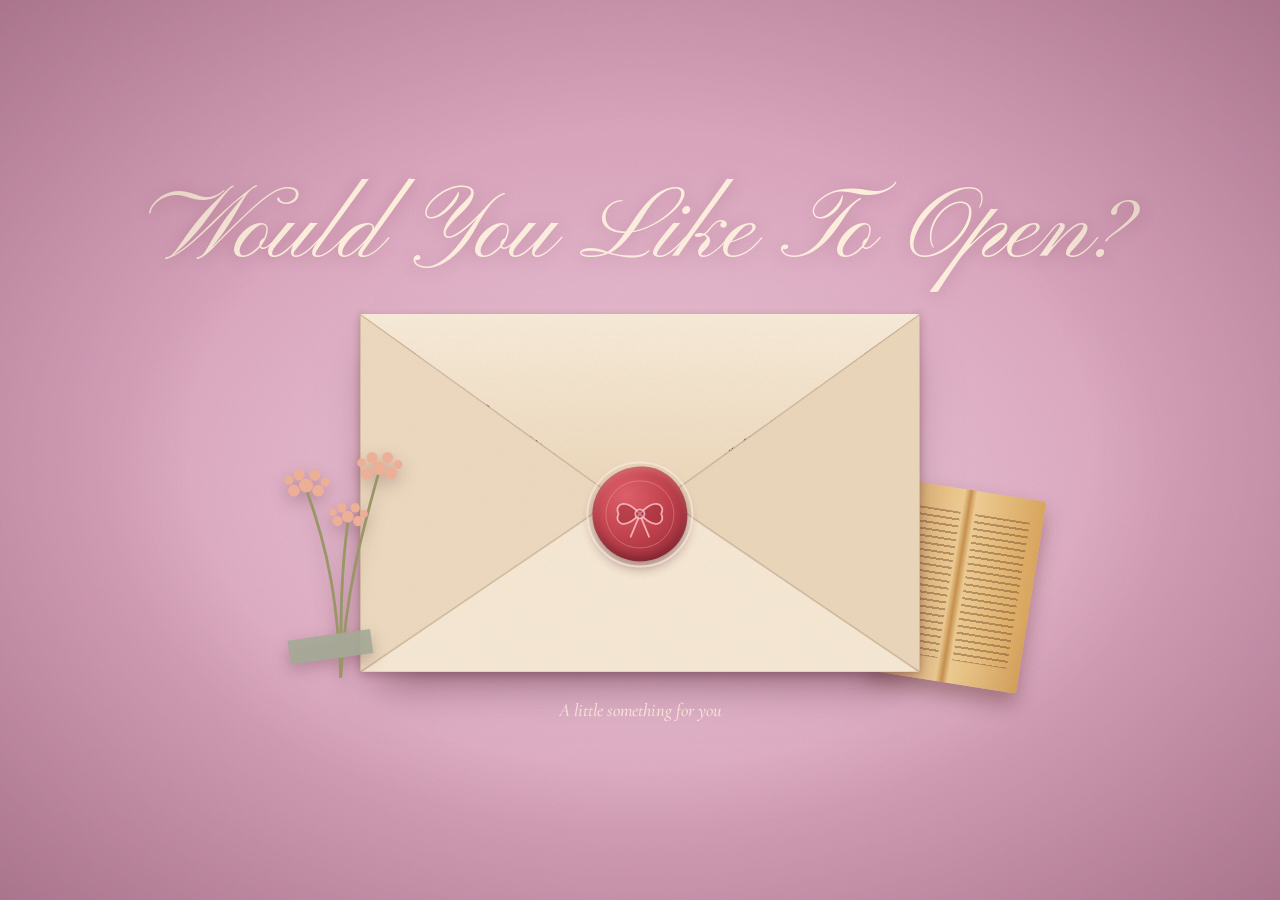
==== index.html @ b62fd24f "chore: inital commit" ====
<!DOCTYPE html>
<html lang="en">
<head>
<meta charset="utf-8">
<meta name="viewport" content="width=device-width, initial-scale=1, viewport-fit=cover">
<title>A little something for you</title>
<link rel="preconnect" href="https://fonts.googleapis.com">
<link rel="preconnect" href="https://fonts.gstatic.com" crossorigin>
<link href="https://fonts.googleapis.com/css2?family=Pinyon+Script&family=Cormorant+Garamond:ital,wght@1,500;1,600&display=swap" rel="stylesheet">
<link rel="stylesheet" href="style.css">
</head>
<body>
<div id="air" aria-hidden="true"></div>
<main class="stage">
  <h1 id="title"></h1>
  <div class="scene" id="scene">
    <div class="book" aria-hidden="true"></div>
    <div class="back"></div>
    <div class="letter" id="letter"><button class="go" id="go"></button></div>
    <svg class="front" viewBox="0 0 100 64" preserveAspectRatio="none" aria-hidden="true">
      <polygon points="0,0 50,36 0,64" fill="#eedcc1" stroke="rgba(150,110,80,.28)" stroke-width=".3"/>
      <polygon points="100,0 50,36 100,64" fill="#ecd9bc" stroke="rgba(150,110,80,.28)" stroke-width=".3"/>
      <polygon points="0,64 50,30 100,64" fill="#f7ebd6" stroke="rgba(150,110,80,.3)" stroke-width=".3"/>
    </svg>
    <div class="flap"></div>
    <svg class="flowers" viewBox="0 0 100 160" aria-hidden="true">
      <defs><g id="u" fill="#f0b39a"><circle r="4"/><circle cx="-7" cy="3" r="3.4"/><circle cx="7" cy="3" r="3.4"/><circle cx="-4" cy="-6" r="3.2"/><circle cx="5" cy="-6" r="3.2"/><circle cx="-10" cy="-3" r="2.6"/><circle cx="11" cy="-2" r="2.6"/></g></defs>
      <g fill="none" stroke="#9c9a68" stroke-width="1.6" stroke-linecap="round"><path d="M50 150C48 110 44 80 30 42"/><path d="M50 150C53 100 62 68 72 32"/><path d="M50 150C50 118 50 90 54 62"/></g>
      <use href="#u" transform="translate(30 40)"/><use href="#u" transform="translate(72 30)"/><use href="#u" transform="translate(54 58) scale(.85)"/>
      <rect x="20" y="126" width="48" height="14" fill="#a9ae9b" opacity=".92" transform="rotate(-8 44 133)"/>
    </svg>
    <button class="seal" id="seal" aria-label="Open the envelope">
      <svg viewBox="0 0 40 40" fill="rgba(140,30,45,.35)" stroke="rgba(255,205,205,.8)" stroke-width="1.2" stroke-linecap="round">
        <path d="M20 20C10 9 3 14 6 20C3 26 10 31 20 20Z"/><path d="M20 20C30 9 37 14 34 20C37 26 30 31 20 20Z"/>
        <circle cx="20" cy="20" r="3"/><path d="M19 23L14 35M21 23L26 35" fill="none"/>
      </svg>
    </button>
  </div>
  <p class="hint" id="hint"></p>
</main>
<div id="scene2"><p id="s2"></p></div>
<script src="script.js"></script>
</body>
</html>
---- style.css ----
:root{--bg:#dca8c0;--cream:#fff3e0;--paper:#fbf1e2;--ink:#6b4a4f;--wine:#8f5a68;
 color-scheme:light;box-sizing:border-box;padding-top:env(safe-area-inset-top,0px);padding-bottom:env(safe-area-inset-bottom,0px)}
@media (prefers-color-scheme:dark){:root:not([data-theme="light"]){--bg:#b9829d}}
:root[data-theme="dark"]{--bg:#b9829d}
html{height:100%;scroll-padding-top:env(safe-area-inset-top,0px)}
body{margin:0;height:100%;background:var(--bg);overflow:hidden;color:var(--ink);font-family:'Cormorant Garamond',Georgia,serif}
/* paper grain + vignette */
body::before{content:"";position:fixed;inset:0;z-index:30;pointer-events:none;opacity:.16;mix-blend-mode:multiply;
 background-image:url("data:image/svg+xml;utf8,<svg xmlns='http://www.w3.org/2000/svg' width='160' height='160'><filter id='n'><feTurbulence type='fractalNoise' baseFrequency='.8' numOctaves='2' stitchTiles='stitch'/><feColorMatrix values='0 0 0 0 .4 0 0 0 0 .25 0 0 0 0 .3 0 0 0 .6 0'/></filter><rect width='100%' height='100%' filter='url(%23n)'/></svg>")}
body::after{content:"";position:fixed;inset:0;z-index:29;pointer-events:none;background:radial-gradient(ellipse at center,transparent 50%,rgba(95,40,65,.38))}
#air{position:fixed;inset:0;z-index:10;pointer-events:none;overflow:hidden}
#air span{position:absolute;bottom:0;background:#fff3e0;border-radius:50%;opacity:0;animation:float linear infinite}
#air span.pt{background:#f3c1cd;border-radius:70% 0 70% 0}
@keyframes float{0%{transform:translate3d(0,10vh,0) rotate(0);opacity:0}10%{opacity:.55}90%{opacity:.4}100%{transform:translate3d(var(--dx),-115vh,0) rotate(360deg);opacity:0}}
.stage{position:relative;height:100%;display:flex;flex-direction:column;align-items:center;justify-content:center;gap:3vh;padding:0 4vw}
h1{margin:0;font:400 clamp(2.6rem,min(8vw,13vh),7rem)/1.05 'Pinyon Script',cursive;color:var(--cream);text-align:center;
 text-shadow:0 2px 16px rgba(120,50,80,.28);transition:opacity .9s,transform .9s}
.hint{margin:0;font-style:italic;font-weight:500;font-size:1.15rem;color:var(--cream);opacity:.85;transition:opacity .6s}
.fade{opacity:0!important;transform:translateY(-14px)}
/* scene */
.scene{--w:min(560px,86vw,64vh);--lh:calc(var(--w)*.058);position:relative;width:var(--w);height:calc(var(--w)*.64);perspective:1400px;transition:opacity .8s}
.scene::before{content:"";position:absolute;inset:-45%;background:radial-gradient(closest-side,rgba(255,235,245,.55),transparent);pointer-events:none}
.scene.gone{opacity:0;pointer-events:none}
.back{position:absolute;inset:0;z-index:0;border-radius:4px;background:linear-gradient(160deg,#f3e3cc,#e4cdab);box-shadow:0 26px 40px -14px rgba(90,40,60,.5),0 4px 10px rgba(90,40,60,.22)}
.front{position:absolute;inset:0;z-index:3;width:100%;height:100%;pointer-events:none;filter:drop-shadow(0 -2px 3px rgba(110,70,50,.18))}
.flap{position:absolute;left:0;top:0;width:100%;height:56%;z-index:4;clip-path:polygon(0 0,100% 0,50% 100%);transform-origin:top;
 background:linear-gradient(#f9eedb,#ecd8b8);transition:transform .9s cubic-bezier(.5,0,.2,1),background .9s}
.scene.open .flap{transform:rotateX(180deg);background:#dcc39f}
.scene.flapback .flap{z-index:1}
.letter{position:absolute;left:50%;bottom:3%;width:80%;height:94%;z-index:2;transform:translateX(-50%);
 padding:var(--lh) calc(var(--w)*.07) 0;box-sizing:border-box;border-radius:3px;
 background:repeating-linear-gradient(transparent 0,transparent calc(var(--lh) - 1px),rgba(168,120,120,.22) calc(var(--lh) - 1px),rgba(168,120,120,.22) var(--lh)),var(--paper);
 box-shadow:0 8px 22px rgba(90,40,60,.3);transition:transform 1.2s cubic-bezier(.3,.7,.2,1)}
.scene.rise .letter{transform:translateX(-50%) translateY(-58%) rotate(-1deg)}
.scene.read .letter{z-index:6;transform:translateX(-50%) translateY(-38%) scale(1.22) rotate(0)}
.letter p{margin:0;font-size:calc(var(--lh)*.7);line-height:var(--lh);font-style:italic;font-weight:600;color:var(--ink)}
.go{position:absolute;left:50%;bottom:calc(var(--lh)*.55);transform:translateX(-50%);padding:calc(var(--lh)*.22) calc(var(--lh)*1.2);
 font:italic 600 calc(var(--lh)*.7) 'Cormorant Garamond',Georgia,serif;color:var(--cream);background:var(--wine);border:0;border-radius:3px;cursor:pointer;box-shadow:0 3px 8px rgba(90,40,60,.35)}
.go:hover{background:#7c4a58}
/* wax seal */
.seal{position:absolute;left:50%;top:56%;z-index:7;width:calc(var(--w)*.17);aspect-ratio:1;padding:0;border:0;cursor:pointer;
 transform:translate(-50%,-50%);border-radius:52% 48% 50% 50%/50% 52% 48% 50%;
 background:radial-gradient(circle at 35% 30%,#e0616b,#c4444f 45%,#8d2634);
 box-shadow:0 6px 12px rgba(80,20,30,.45),inset 0 -4px 8px rgba(60,10,20,.4),inset 0 3px 6px rgba(255,180,180,.4)}
.seal::before{content:"";position:absolute;inset:-6%;border-radius:50%;border:2px solid rgba(255,235,225,.75);animation:ring 2.4s ease-out infinite}
.seal::after{content:"";position:absolute;inset:14%;border-radius:50%;border:1.5px solid rgba(255,190,190,.35)}
.seal svg{position:absolute;inset:18%;width:64%;height:64%}
.seal.broken{animation:snap .8s ease-in forwards;opacity:0;pointer-events:none}
.seal.broken::before{display:none}
@keyframes ring{from{transform:scale(1);opacity:.8}to{transform:scale(1.55);opacity:0}}
@keyframes snap{0%{transform:translate(-50%,-50%);opacity:1}25%{transform:translate(-50%,-50%) scale(1.15) rotate(-5deg);opacity:1}100%{transform:translate(-50%,-5%) rotate(20deg) scale(.9);opacity:0}}
.seal:focus-visible,.go:focus-visible{outline:3px solid #fff;outline-offset:4px}
/* decor */
.flowers{position:absolute;left:-19%;bottom:-6%;width:31%;z-index:5;pointer-events:none;filter:drop-shadow(0 6px 8px rgba(90,40,60,.3))}
.book{position:absolute;right:-20%;bottom:-3%;width:27%;aspect-ratio:.78;z-index:0;transform:rotate(9deg);border-radius:3px;overflow:hidden;
 background:linear-gradient(90deg,#e0b070,#f0cf95 46%,#c9944f 50%,#f0cf95 54%,#dca95f);box-shadow:0 12px 20px rgba(80,40,30,.38)}
.book::before,.book::after{content:"";position:absolute;top:12%;bottom:12%;width:36%;background:repeating-linear-gradient(rgba(110,70,40,.42) 0 2px,transparent 2px 7px)}
.book::before{left:9%}.book::after{right:9%}
/* scene 2 placeholder */
#scene2{position:fixed;inset:0;z-index:12;display:grid;place-items:center;text-align:center;padding:0 6vw;opacity:0;pointer-events:none;transition:opacity 1.2s}
#scene2.show{opacity:1}
#scene2 p{margin:0;font:400 clamp(2rem,5vw,4rem)/1.2 'Pinyon Script',cursive;color:var(--cream);text-shadow:0 2px 14px rgba(120,50,80,.3)}
@media (prefers-reduced-motion:reduce){*{animation:none!important;transition-duration:.01ms!important}#air{display:none}}
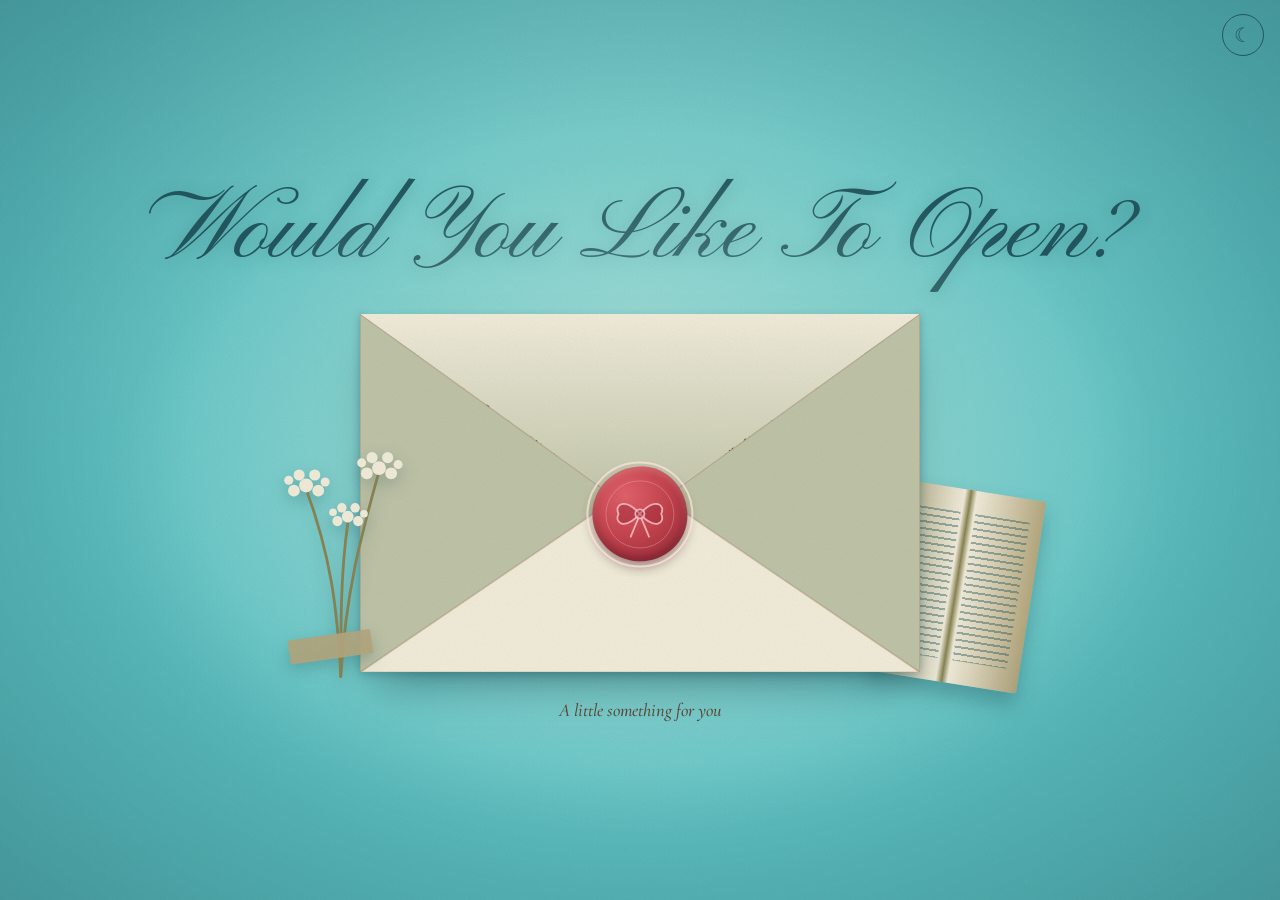
==== commit 69de903e: "chore: initial commit" ====
--- a/index.html
+++ b/index.html
@@ -7,10 +7,12 @@
 <link rel="preconnect" href="https://fonts.googleapis.com">
 <link rel="preconnect" href="https://fonts.gstatic.com" crossorigin>
 <link href="https://fonts.googleapis.com/css2?family=Pinyon+Script&family=Cormorant+Garamond:ital,wght@1,500;1,600&display=swap" rel="stylesheet">
+<script>try{var t=localStorage.getItem("theme")}catch(e){}document.documentElement.dataset.theme=t||(matchMedia("(prefers-color-scheme: dark)").matches?"dark":"light")</script>
 <link rel="stylesheet" href="style.css">
 </head>
 <body>
 <div id="air" aria-hidden="true"></div>
+<button class="theme" id="theme" aria-label="Switch between colorful and minimal theme"></button>
 <main class="stage">
   <h1 id="title"></h1>
   <div class="scene" id="scene">
@@ -24,10 +26,10 @@
     </svg>
     <div class="flap"></div>
     <svg class="flowers" viewBox="0 0 100 160" aria-hidden="true">
-      <defs><g id="u" fill="#f0b39a"><circle r="4"/><circle cx="-7" cy="3" r="3.4"/><circle cx="7" cy="3" r="3.4"/><circle cx="-4" cy="-6" r="3.2"/><circle cx="5" cy="-6" r="3.2"/><circle cx="-10" cy="-3" r="2.6"/><circle cx="11" cy="-2" r="2.6"/></g></defs>
-      <g fill="none" stroke="#9c9a68" stroke-width="1.6" stroke-linecap="round"><path d="M50 150C48 110 44 80 30 42"/><path d="M50 150C53 100 62 68 72 32"/><path d="M50 150C50 118 50 90 54 62"/></g>
+      <defs><g id="u" style="fill:var(--fl-head)"><circle r="4"/><circle cx="-7" cy="3" r="3.4"/><circle cx="7" cy="3" r="3.4"/><circle cx="-4" cy="-6" r="3.2"/><circle cx="5" cy="-6" r="3.2"/><circle cx="-10" cy="-3" r="2.6"/><circle cx="11" cy="-2" r="2.6"/></g></defs>
+      <g fill="none" style="stroke:var(--fl-stem)" stroke-width="1.6" stroke-linecap="round"><path d="M50 150C48 110 44 80 30 42"/><path d="M50 150C53 100 62 68 72 32"/><path d="M50 150C50 118 50 90 54 62"/></g>
       <use href="#u" transform="translate(30 40)"/><use href="#u" transform="translate(72 30)"/><use href="#u" transform="translate(54 58) scale(.85)"/>
-      <rect x="20" y="126" width="48" height="14" fill="#a9ae9b" opacity=".92" transform="rotate(-8 44 133)"/>
+      <rect x="20" y="126" width="48" height="14" style="fill:var(--fl-tape)" opacity=".92" transform="rotate(-8 44 133)"/>
     </svg>
     <button class="seal" id="seal" aria-label="Open the envelope">
       <svg viewBox="0 0 40 40" fill="rgba(140,30,45,.35)" stroke="rgba(255,205,205,.8)" stroke-width="1.2" stroke-linecap="round">
--- a/style.css
+++ b/style.css
@@ -1,42 +1,50 @@
-:root{--bg:#dca8c0;--cream:#fff3e0;--paper:#fbf1e2;--ink:#6b4a4f;--wine:#8f5a68;
+:root{
+ /* Light / Colorful (teal palette) */
+ --bg:#5bc2c3;--bg-hi:#86d3ce;--head:#22575e;--hint:#5c4130;--ink:#5c4130;--paper:#f0edda;--rule:rgba(92,65,48,.2);
+ --sh:34,87,94;--glow:rgba(190,235,227,.6);--env1:#f0edda;--env2:#bec4a7;--flap1:#f0edda;--flap2:#bec4a7;--flap3:#b4a87f;
+ --el:#bec4a7;--eb:#f0edda;--btn:#22575e;--btn-text:#f0edda;--speck:#f0edda;--petal:#beebe3;
+ --fl-head:#f0edda;--fl-stem:#898452;--fl-tape:#b4a87f;--bk1:#b4a87f;--bk2:#f0edda;--bk3:#898452;
  color-scheme:light;box-sizing:border-box;padding-top:env(safe-area-inset-top,0px);padding-bottom:env(safe-area-inset-bottom,0px)}
-@media (prefers-color-scheme:dark){:root:not([data-theme="light"]){--bg:#b9829d}}
-:root[data-theme="dark"]{--bg:#b9829d}
+/* Dark / Minimal Neutral (--sh 17,24,39 = proposed #111827 until the 5th swatch is confirmed) */
+:root[data-theme="dark"]{--bg:#374151;--bg-hi:color-mix(in srgb,#374151,#6b7280 30%);--head:#f3f4f6;--hint:#d1d5db;--ink:#374151;--paper:#f3f4f6;--rule:rgba(55,65,81,.2);
+ --sh:17,24,39;--glow:rgba(209,213,219,.16);--env1:#d1d5db;--env2:#6b7280;--flap1:#d1d5db;--flap2:#9ca3af;--flap3:#6b7280;
+ --el:#6b7280;--eb:#d1d5db;--btn:#374151;--btn-text:#f3f4f6;--speck:#d1d5db;--petal:#d1d5db;
+ --fl-head:#d1d5db;--fl-stem:#6b7280;--fl-tape:#6b7280;--bk1:#6b7280;--bk2:#d1d5db;--bk3:#374151;color-scheme:dark}
 html{height:100%;scroll-padding-top:env(safe-area-inset-top,0px)}
-body{margin:0;height:100%;background:var(--bg);overflow:hidden;color:var(--ink);font-family:'Cormorant Garamond',Georgia,serif}
+body{margin:0;height:100%;background:radial-gradient(ellipse at 50% 35%,var(--bg-hi),var(--bg) 70%),var(--bg);overflow:hidden;color:var(--ink);font-family:'Cormorant Garamond',Georgia,serif}
 /* paper grain + vignette */
 body::before{content:"";position:fixed;inset:0;z-index:30;pointer-events:none;opacity:.16;mix-blend-mode:multiply;
  background-image:url("data:image/svg+xml;utf8,<svg xmlns='http://www.w3.org/2000/svg' width='160' height='160'><filter id='n'><feTurbulence type='fractalNoise' baseFrequency='.8' numOctaves='2' stitchTiles='stitch'/><feColorMatrix values='0 0 0 0 .4 0 0 0 0 .25 0 0 0 0 .3 0 0 0 .6 0'/></filter><rect width='100%' height='100%' filter='url(%23n)'/></svg>")}
-body::after{content:"";position:fixed;inset:0;z-index:29;pointer-events:none;background:radial-gradient(ellipse at center,transparent 50%,rgba(95,40,65,.38))}
+body::after{content:"";position:fixed;inset:0;z-index:29;pointer-events:none;background:radial-gradient(ellipse at center,transparent 50%,rgba(var(--sh),.38))}
 #air{position:fixed;inset:0;z-index:10;pointer-events:none;overflow:hidden}
-#air span{position:absolute;bottom:0;background:#fff3e0;border-radius:50%;opacity:0;animation:float linear infinite}
-#air span.pt{background:#f3c1cd;border-radius:70% 0 70% 0}
+#air span{position:absolute;bottom:0;background:var(--speck);border-radius:50%;opacity:0;animation:float linear infinite}
+#air span.pt{background:var(--petal);border-radius:70% 0 70% 0}
 @keyframes float{0%{transform:translate3d(0,10vh,0) rotate(0);opacity:0}10%{opacity:.55}90%{opacity:.4}100%{transform:translate3d(var(--dx),-115vh,0) rotate(360deg);opacity:0}}
 .stage{position:relative;height:100%;display:flex;flex-direction:column;align-items:center;justify-content:center;gap:3vh;padding:0 4vw}
-h1{margin:0;font:400 clamp(2.6rem,min(8vw,13vh),7rem)/1.05 'Pinyon Script',cursive;color:var(--cream);text-align:center;
- text-shadow:0 2px 16px rgba(120,50,80,.28);transition:opacity .9s,transform .9s}
-.hint{margin:0;font-style:italic;font-weight:500;font-size:1.15rem;color:var(--cream);opacity:.85;transition:opacity .6s}
+h1{margin:0;font:400 clamp(2.6rem,min(8vw,13vh),7rem)/1.05 'Pinyon Script',cursive;color:var(--head);text-align:center;
+ text-shadow:0 2px 16px rgba(var(--sh),.28);transition:opacity .9s,transform .9s}
+.hint{margin:0;font-style:italic;font-weight:500;font-size:1.15rem;color:var(--hint);opacity:.95;transition:opacity .6s}
 .fade{opacity:0!important;transform:translateY(-14px)}
 /* scene */
 .scene{--w:min(560px,86vw,64vh);--lh:calc(var(--w)*.058);position:relative;width:var(--w);height:calc(var(--w)*.64);perspective:1400px;transition:opacity .8s}
-.scene::before{content:"";position:absolute;inset:-45%;background:radial-gradient(closest-side,rgba(255,235,245,.55),transparent);pointer-events:none}
+.scene::before{content:"";position:absolute;inset:-45%;background:radial-gradient(closest-side,var(--glow),transparent);pointer-events:none}
 .scene.gone{opacity:0;pointer-events:none}
-.back{position:absolute;inset:0;z-index:0;border-radius:4px;background:linear-gradient(160deg,#f3e3cc,#e4cdab);box-shadow:0 26px 40px -14px rgba(90,40,60,.5),0 4px 10px rgba(90,40,60,.22)}
-.front{position:absolute;inset:0;z-index:3;width:100%;height:100%;pointer-events:none;filter:drop-shadow(0 -2px 3px rgba(110,70,50,.18))}
+.back{position:absolute;inset:0;z-index:0;border-radius:4px;background:linear-gradient(160deg,var(--env1),var(--env2));box-shadow:0 26px 40px -14px rgba(var(--sh),.5),0 4px 10px rgba(var(--sh),.22)}
+.front{position:absolute;inset:0;z-index:3;width:100%;height:100%;pointer-events:none;filter:drop-shadow(0 -2px 3px rgba(var(--sh),.18))}
 .flap{position:absolute;left:0;top:0;width:100%;height:56%;z-index:4;clip-path:polygon(0 0,100% 0,50% 100%);transform-origin:top;
- background:linear-gradient(#f9eedb,#ecd8b8);transition:transform .9s cubic-bezier(.5,0,.2,1),background .9s}
-.scene.open .flap{transform:rotateX(180deg);background:#dcc39f}
+ background:linear-gradient(var(--flap1),var(--flap2));transition:transform .9s cubic-bezier(.5,0,.2,1),background .9s}
+.scene.open .flap{transform:rotateX(180deg);background:var(--flap3)}
 .scene.flapback .flap{z-index:1}
 .letter{position:absolute;left:50%;bottom:3%;width:80%;height:94%;z-index:2;transform:translateX(-50%);
  padding:var(--lh) calc(var(--w)*.07) 0;box-sizing:border-box;border-radius:3px;
- background:repeating-linear-gradient(transparent 0,transparent calc(var(--lh) - 1px),rgba(168,120,120,.22) calc(var(--lh) - 1px),rgba(168,120,120,.22) var(--lh)),var(--paper);
- box-shadow:0 8px 22px rgba(90,40,60,.3);transition:transform 1.2s cubic-bezier(.3,.7,.2,1)}
+ background:repeating-linear-gradient(transparent 0,transparent calc(var(--lh) - 1px),var(--rule) calc(var(--lh) - 1px),var(--rule) var(--lh)),var(--paper);
+ box-shadow:0 8px 22px rgba(var(--sh),.3);transition:transform 1.2s cubic-bezier(.3,.7,.2,1)}
 .scene.rise .letter{transform:translateX(-50%) translateY(-58%) rotate(-1deg)}
 .scene.read .letter{z-index:6;transform:translateX(-50%) translateY(-38%) scale(1.22) rotate(0)}
 .letter p{margin:0;font-size:calc(var(--lh)*.7);line-height:var(--lh);font-style:italic;font-weight:600;color:var(--ink)}
 .go{position:absolute;left:50%;bottom:calc(var(--lh)*.55);transform:translateX(-50%);padding:calc(var(--lh)*.22) calc(var(--lh)*1.2);
- font:italic 600 calc(var(--lh)*.7) 'Cormorant Garamond',Georgia,serif;color:var(--cream);background:var(--wine);border:0;border-radius:3px;cursor:pointer;box-shadow:0 3px 8px rgba(90,40,60,.35)}
-.go:hover{background:#7c4a58}
+ font:italic 600 calc(var(--lh)*.7) 'Cormorant Garamond',Georgia,serif;color:var(--btn-text);background:var(--btn);border:0;border-radius:3px;cursor:pointer;box-shadow:0 3px 8px rgba(var(--sh),.35)}
+.go:hover{filter:brightness(1.25)}
 /* wax seal */
 .seal{position:absolute;left:50%;top:56%;z-index:7;width:calc(var(--w)*.17);aspect-ratio:1;padding:0;border:0;cursor:pointer;
  transform:translate(-50%,-50%);border-radius:52% 48% 50% 50%/50% 52% 48% 50%;
@@ -51,13 +59,20 @@
 @keyframes snap{0%{transform:translate(-50%,-50%);opacity:1}25%{transform:translate(-50%,-50%) scale(1.15) rotate(-5deg);opacity:1}100%{transform:translate(-50%,-5%) rotate(20deg) scale(.9);opacity:0}}
 .seal:focus-visible,.go:focus-visible{outline:3px solid #fff;outline-offset:4px}
 /* decor */
-.flowers{position:absolute;left:-19%;bottom:-6%;width:31%;z-index:5;pointer-events:none;filter:drop-shadow(0 6px 8px rgba(90,40,60,.3))}
+.flowers{position:absolute;left:-19%;bottom:-6%;width:31%;z-index:5;pointer-events:none;filter:drop-shadow(0 6px 8px rgba(var(--sh),.3))}
 .book{position:absolute;right:-20%;bottom:-3%;width:27%;aspect-ratio:.78;z-index:0;transform:rotate(9deg);border-radius:3px;overflow:hidden;
- background:linear-gradient(90deg,#e0b070,#f0cf95 46%,#c9944f 50%,#f0cf95 54%,#dca95f);box-shadow:0 12px 20px rgba(80,40,30,.38)}
-.book::before,.book::after{content:"";position:absolute;top:12%;bottom:12%;width:36%;background:repeating-linear-gradient(rgba(110,70,40,.42) 0 2px,transparent 2px 7px)}
+ background:linear-gradient(90deg,var(--bk1),var(--bk2) 46%,var(--bk3) 50%,var(--bk2) 54%,var(--bk1));box-shadow:0 12px 20px rgba(var(--sh),.38)}
+.book::before,.book::after{content:"";position:absolute;top:12%;bottom:12%;width:36%;background:repeating-linear-gradient(rgba(var(--sh),.42) 0 2px,transparent 2px 7px)}
 .book::before{left:9%}.book::after{right:9%}
 /* scene 2 placeholder */
 #scene2{position:fixed;inset:0;z-index:12;display:grid;place-items:center;text-align:center;padding:0 6vw;opacity:0;pointer-events:none;transition:opacity 1.2s}
 #scene2.show{opacity:1}
-#scene2 p{margin:0;font:400 clamp(2rem,5vw,4rem)/1.2 'Pinyon Script',cursive;color:var(--cream);text-shadow:0 2px 14px rgba(120,50,80,.3)}
+#scene2 p{margin:0;font:400 clamp(2rem,5vw,4rem)/1.2 'Pinyon Script',cursive;color:var(--head);text-shadow:0 2px 14px rgba(var(--sh),.3)}
 @media (prefers-reduced-motion:reduce){*{animation:none!important;transition-duration:.01ms!important}#air{display:none}}
+
+/* envelope front pieces + theme toggle */
+.front polygon:nth-child(-n+2){fill:var(--el)}
+.front polygon:nth-child(3){fill:var(--eb)}
+.theme{position:fixed;top:calc(env(safe-area-inset-top,0px) + 14px);right:16px;z-index:40;width:42px;height:42px;border-radius:50%;border:1.5px solid var(--head);background:transparent;color:var(--head);font-size:1.25rem;line-height:1;cursor:pointer}
+.theme:hover{background:rgba(var(--sh),.15)}
+.theme:focus-visible{outline:3px solid #fff;outline-offset:3px}
